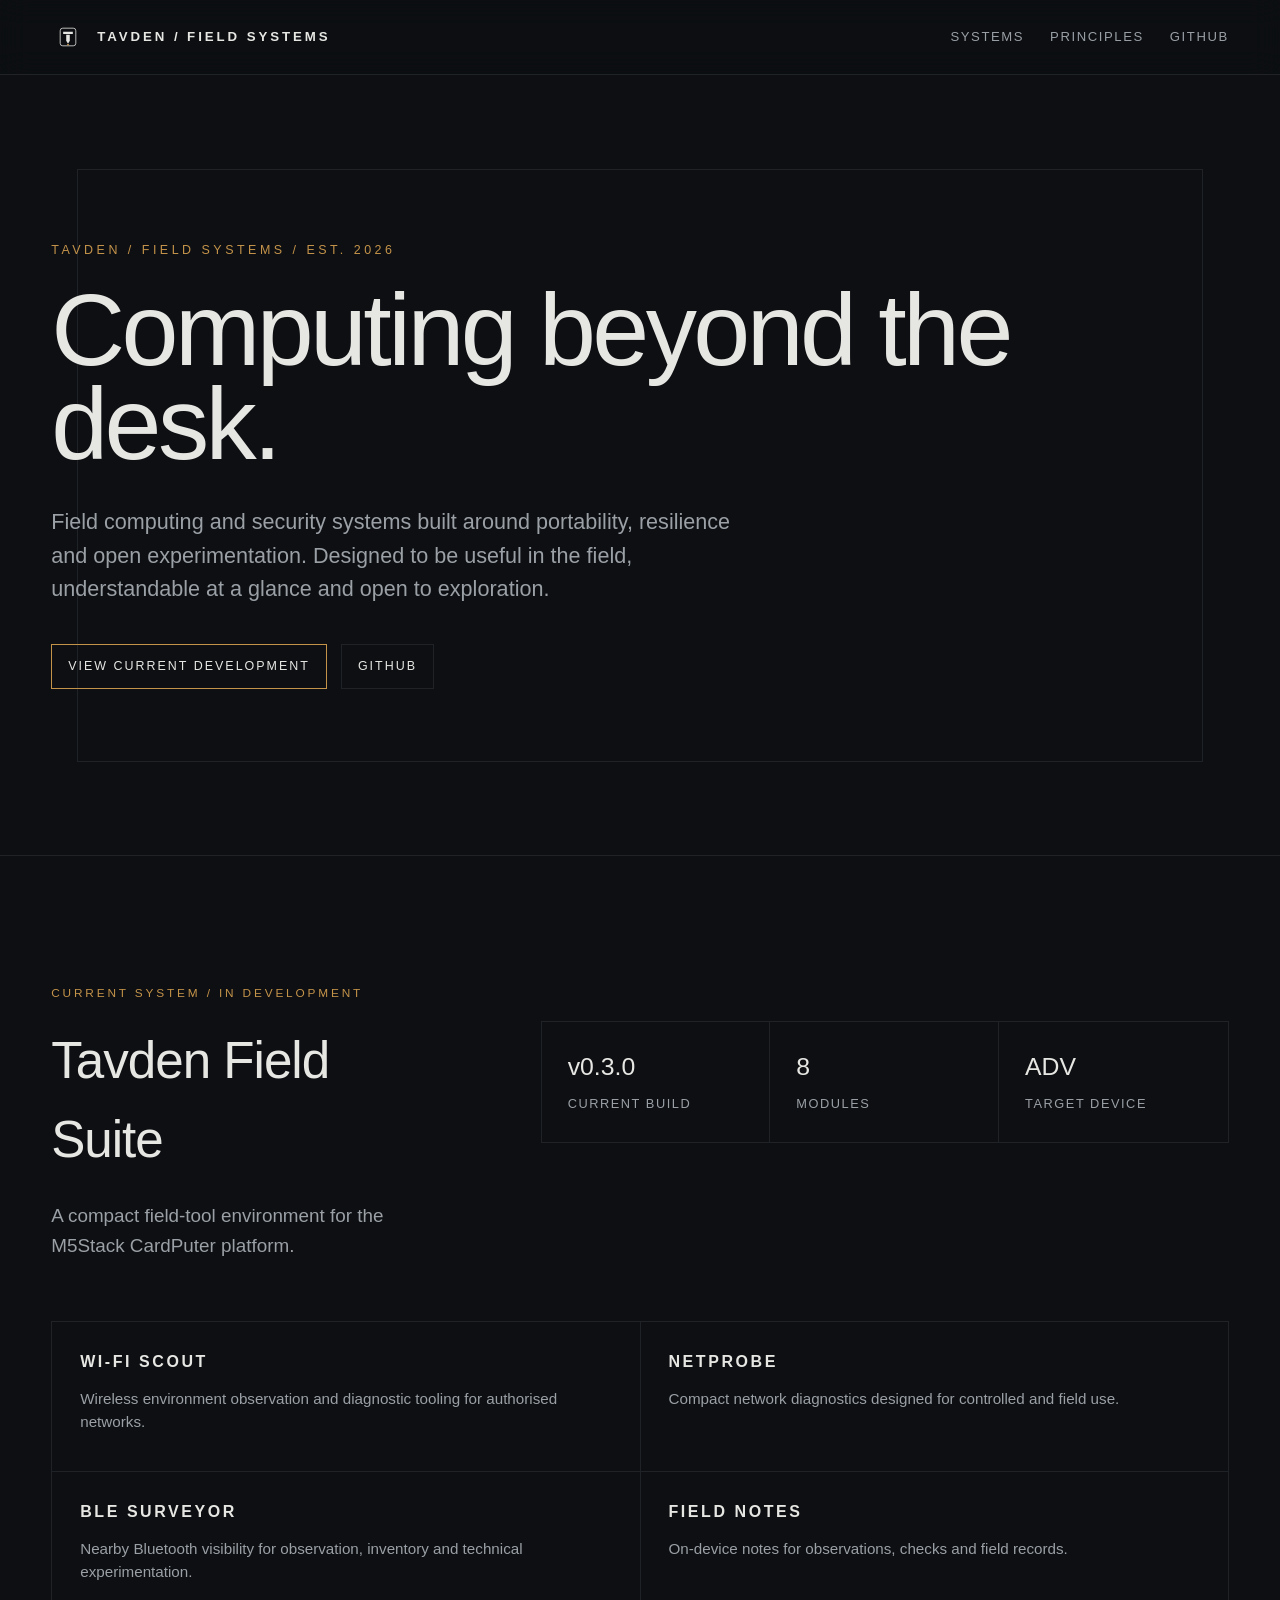
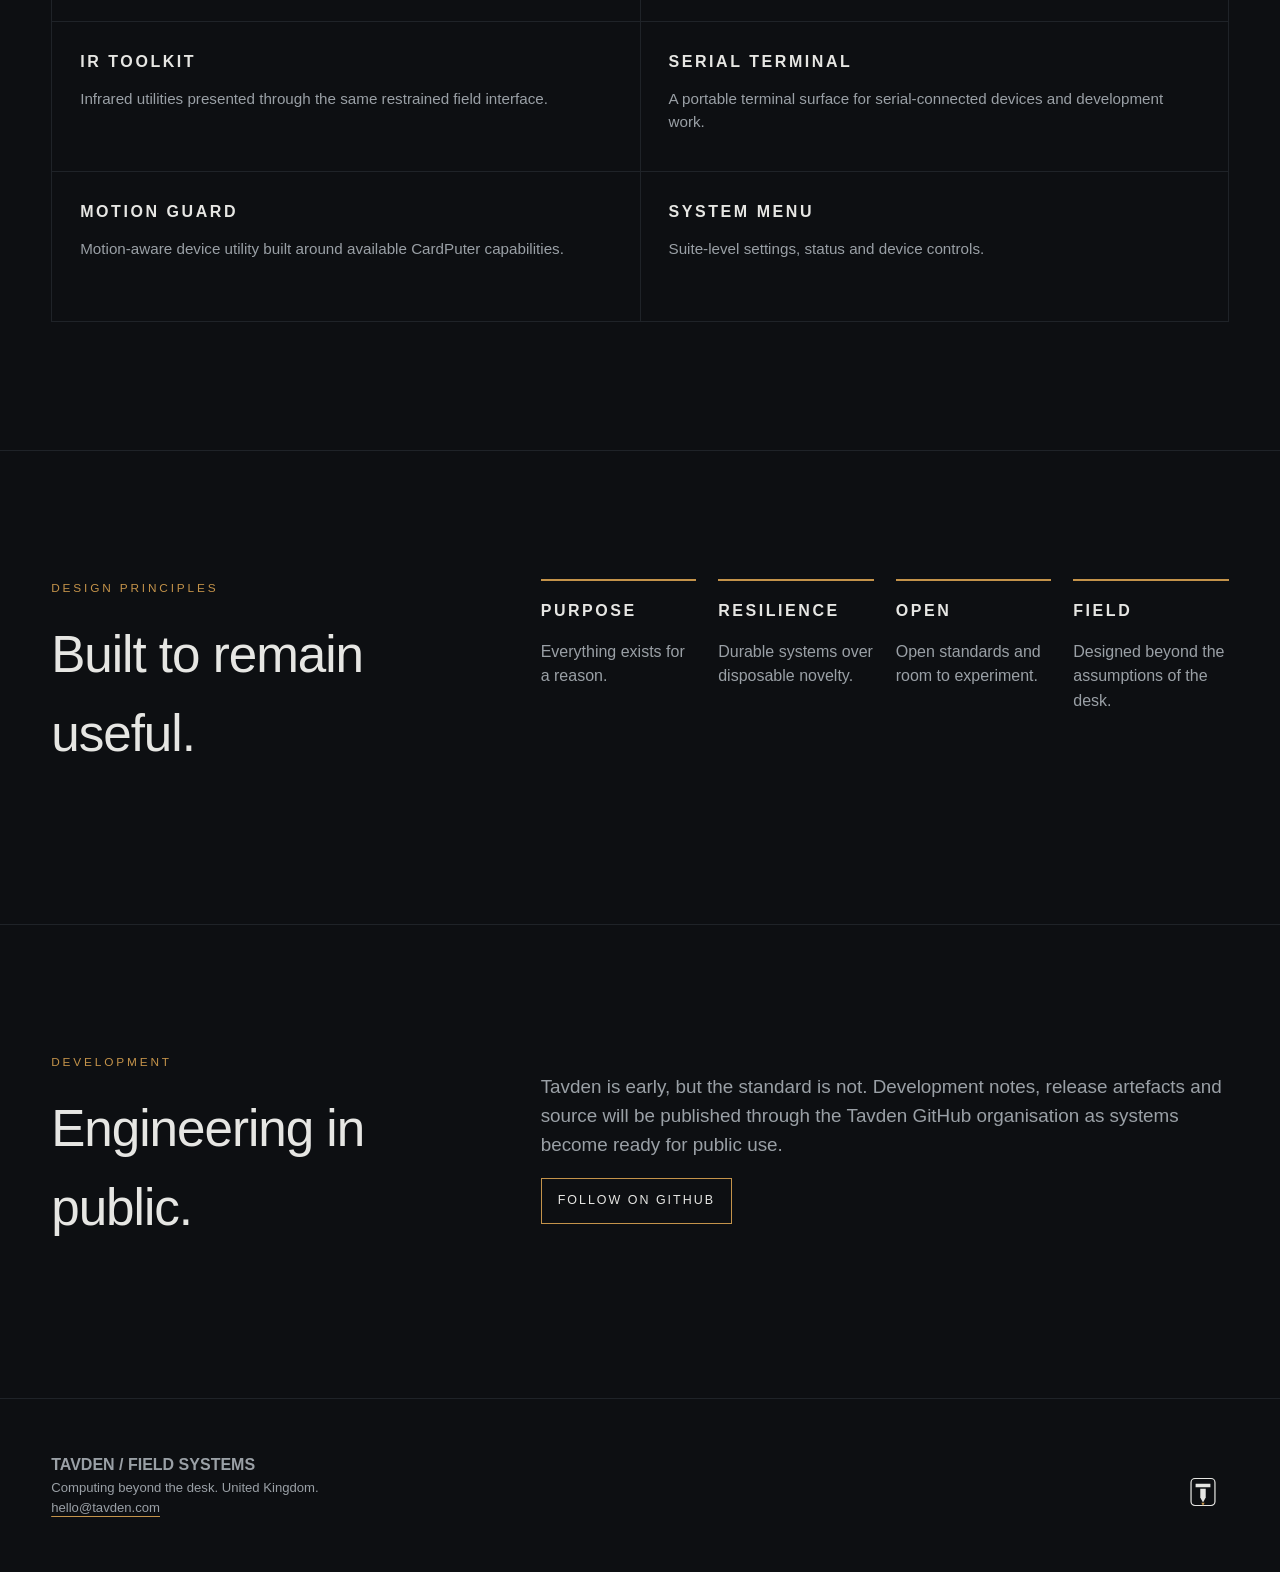
==== index.html @ 38b8005b "Launch Tavden website" ====
<!doctype html>
<html lang="en-GB">
<head>
  <meta charset="utf-8">
  <meta name="viewport" content="width=device-width,initial-scale=1">
  <title>Tavden — Field Computing & Security Systems</title>
  <meta name="description" content="Tavden develops field computing and security systems built around portability, resilience and open experimentation.">
  <meta name="theme-color" content="#0D0F12">
  <link rel="canonical" href="https://tavden.com/">
  <link rel="icon" href="/assets/favicon.svg" type="image/svg+xml">
  <link rel="stylesheet" href="/css/site.css">
  <meta property="og:type" content="website">
  <meta property="og:title" content="Tavden — Computing beyond the desk">
  <meta property="og:description" content="Field computing and security systems built around portability, resilience and open experimentation.">
  <meta property="og:url" content="https://tavden.com/">
  <meta property="og:image" content="https://tavden.com/assets/og-tavden-1200x630.png">
  <meta name="twitter:card" content="summary_large_image">
  <script type="application/ld+json">{"@context":"https://schema.org","@type":"Organization","name":"Tavden","url":"https://tavden.com","email":"hello@tavden.com","sameAs":["https://github.com/Tavden"]}</script>
</head>
<body>
<header class="site-header">
  <div class="wrap nav">
    <a class="brand" href="/" aria-label="Tavden home"><img src="/assets/tavden-mark.svg" alt=""><span>TAVDEN / FIELD SYSTEMS</span></a>
    <nav class="nav-links" aria-label="Primary"><a href="#systems">Systems</a><a href="#principles">Principles</a><a href="https://github.com/Tavden">GitHub</a></nav>
  </div>
</header>
<main>
  <section class="hero">
    <div class="wrap hero-inner">
      <p class="eyebrow">Tavden / Field Systems / Est. 2026</p>
      <h1>Computing beyond the desk.</h1>
      <p class="hero-copy">Field computing and security systems built around portability, resilience and open experimentation. Designed to be useful in the field, understandable at a glance and open to exploration.</p>
      <div class="hero-actions"><a class="button primary" href="#systems">View current development</a><a class="button" href="https://github.com/Tavden">GitHub</a></div>
    </div>
  </section>

  <section class="section" id="systems">
    <div class="wrap">
      <p class="kicker">Current system / in development</p>
      <div class="section-grid">
        <div><h2>Tavden Field Suite</h2><p class="lede">A compact field-tool environment for the M5Stack CardPuter platform.</p></div>
        <div>
          <div class="status-row">
            <div class="status-cell"><strong>v0.3.0</strong><span>Current build</span></div>
            <div class="status-cell"><strong>8</strong><span>Modules</span></div>
            <div class="status-cell"><strong>ADV</strong><span>Target device</span></div>
          </div>
        </div>
      </div>
      <div class="module-grid" style="margin-top:42px">
        <article class="module"><h3>Wi-Fi Scout</h3><p>Wireless environment observation and diagnostic tooling for authorised networks.</p></article>
        <article class="module"><h3>NetProbe</h3><p>Compact network diagnostics designed for controlled and field use.</p></article>
        <article class="module"><h3>BLE Surveyor</h3><p>Nearby Bluetooth visibility for observation, inventory and technical experimentation.</p></article>
        <article class="module"><h3>Field Notes</h3><p>On-device notes for observations, checks and field records.</p></article>
        <article class="module"><h3>IR Toolkit</h3><p>Infrared utilities presented through the same restrained field interface.</p></article>
        <article class="module"><h3>Serial Terminal</h3><p>A portable terminal surface for serial-connected devices and development work.</p></article>
        <article class="module"><h3>Motion Guard</h3><p>Motion-aware device utility built around available CardPuter capabilities.</p></article>
        <article class="module"><h3>System Menu</h3><p>Suite-level settings, status and device controls.</p></article>
      </div>
    </div>
  </section>

  <section class="section" id="principles">
    <div class="wrap section-grid">
      <div><p class="kicker">Design principles</p><h2>Built to remain useful.</h2></div>
      <div class="principles">
        <div class="principle"><h3>Purpose</h3><p>Everything exists for a reason.</p></div>
        <div class="principle"><h3>Resilience</h3><p>Durable systems over disposable novelty.</p></div>
        <div class="principle"><h3>Open</h3><p>Open standards and room to experiment.</p></div>
        <div class="principle"><h3>Field</h3><p>Designed beyond the assumptions of the desk.</p></div>
      </div>
    </div>
  </section>

  <section class="section">
    <div class="wrap section-grid">
      <div><p class="kicker">Development</p><h2>Engineering in public.</h2></div>
      <div><p class="lede">Tavden is early, but the standard is not. Development notes, release artefacts and source will be published through the Tavden GitHub organisation as systems become ready for public use.</p><p><a class="button primary" href="https://github.com/Tavden">Follow on GitHub</a></p></div>
    </div>
  </section>
</main>
<footer class="footer">
  <div class="wrap footer-grid">
    <div><p><strong>TAVDEN / FIELD SYSTEMS</strong></p><p class="small">Computing beyond the desk. United Kingdom.</p><p class="small"><a href="mailto:hello@tavden.com">hello@tavden.com</a></p></div>
    <img class="footer-mark" src="/assets/tavden-mark.svg" alt="Tavden mark">
  </div>
</footer>
</body>
</html>
---- css/site.css ----
:root {
  --graphite:#0D0F12; --slate:#1F2328; --paper:#E6E6E3; --amber:#C4934A; --muted:#9AA0A6;
  --max:1180px; --pad:clamp(20px,4vw,56px);
}
*{box-sizing:border-box}
html{scroll-behavior:smooth;background:var(--graphite)}
body{margin:0;background:var(--graphite);color:var(--paper);font-family:Arial,Helvetica,system-ui,sans-serif;line-height:1.55;-webkit-font-smoothing:antialiased}
a{color:inherit;text-decoration-color:var(--amber);text-underline-offset:4px}
a:hover{color:var(--amber)}
img{max-width:100%;display:block}
.wrap{width:min(var(--max),calc(100% - var(--pad)*2));margin-inline:auto}
.site-header{position:sticky;top:0;z-index:20;background:color-mix(in srgb,var(--graphite) 92%,transparent);backdrop-filter:blur(14px);border-bottom:1px solid var(--slate)}
.nav{min-height:74px;display:flex;align-items:center;justify-content:space-between;gap:24px}
.brand{display:flex;align-items:center;gap:12px;text-decoration:none}
.brand img{width:34px;height:34px}
.brand span{font-size:.83rem;letter-spacing:.22em;font-weight:700}
.nav-links{display:flex;gap:26px;align-items:center;font-size:.82rem;letter-spacing:.12em;text-transform:uppercase}
.nav-links a{text-decoration:none;color:var(--muted)} .nav-links a:hover{color:var(--paper)}
.hero{min-height:76vh;display:grid;align-items:center;border-bottom:1px solid var(--slate);position:relative;overflow:hidden}
.hero:after{content:"";position:absolute;inset:12% 6%;border:1px solid var(--slate);pointer-events:none}
.hero-inner{position:relative;z-index:1;padding-block:clamp(90px,13vw,170px)}
.eyebrow{margin:0 0 22px;color:var(--amber);font-size:.78rem;letter-spacing:.28em;text-transform:uppercase}
h1{font-size:clamp(3rem,8vw,7.4rem);font-weight:500;line-height:.92;letter-spacing:-.035em;margin:0;max-width:1000px}
.hero-copy{margin:34px 0 0;max-width:700px;font-size:clamp(1.05rem,2vw,1.35rem);color:var(--muted)}
.hero-actions{margin-top:38px;display:flex;flex-wrap:wrap;gap:14px}
.button{display:inline-block;padding:12px 16px;border:1px solid var(--slate);text-decoration:none;font-size:.78rem;letter-spacing:.16em;text-transform:uppercase} .button.primary{border-color:var(--amber);color:var(--paper)}
.section{padding-block:clamp(80px,10vw,140px);border-bottom:1px solid var(--slate)}
.section-grid{display:grid;grid-template-columns:minmax(0,.72fr) minmax(0,1.28fr);gap:clamp(40px,8vw,110px)}
h2{font-size:clamp(2rem,4vw,3.8rem);font-weight:500;letter-spacing:-.02em;margin:0 0 22px} h3{font-size:1rem;letter-spacing:.16em;text-transform:uppercase;margin:0 0 12px}
.lede{font-size:1.18rem;color:var(--muted);max-width:760px}
.kicker{font-size:.74rem;letter-spacing:.24em;text-transform:uppercase;color:var(--amber);margin:0 0 18px}
.module-grid{display:grid;grid-template-columns:repeat(2,minmax(0,1fr));border-top:1px solid var(--slate);border-left:1px solid var(--slate)}
.module{padding:28px;border-right:1px solid var(--slate);border-bottom:1px solid var(--slate);min-height:150px}
.module p{color:var(--muted);margin:0;font-size:.95rem}
.status-row{display:grid;grid-template-columns:repeat(3,minmax(0,1fr));border:1px solid var(--slate)}
.status-cell{padding:26px;border-right:1px solid var(--slate)} .status-cell:last-child{border-right:0} .status-cell strong{display:block;font-size:1.55rem;font-weight:500;margin-bottom:5px} .status-cell span{color:var(--muted);font-size:.8rem;letter-spacing:.12em;text-transform:uppercase}
.principles{display:grid;grid-template-columns:repeat(4,minmax(0,1fr));gap:22px} .principle{border-top:2px solid var(--amber);padding-top:18px} .principle p{color:var(--muted)}
.footer{padding-block:54px} .footer-grid{display:flex;justify-content:space-between;gap:30px;align-items:flex-end} .footer p{color:var(--muted);margin:0} .footer-mark{width:52px;height:52px}
.small{font-size:.82rem}
@media(max-width:800px){.nav-links{display:none}.section-grid{grid-template-columns:1fr}.module-grid{grid-template-columns:1fr}.status-row{grid-template-columns:1fr}.status-cell{border-right:0;border-bottom:1px solid var(--slate)}.status-cell:last-child{border-bottom:0}.principles{grid-template-columns:1fr 1fr}.footer-grid{align-items:flex-start;flex-direction:column}.hero:after{inset:5% 14px}}
@media(max-width:520px){.principles{grid-template-columns:1fr}}
@media(prefers-reduced-motion:reduce){html{scroll-behavior:auto}}
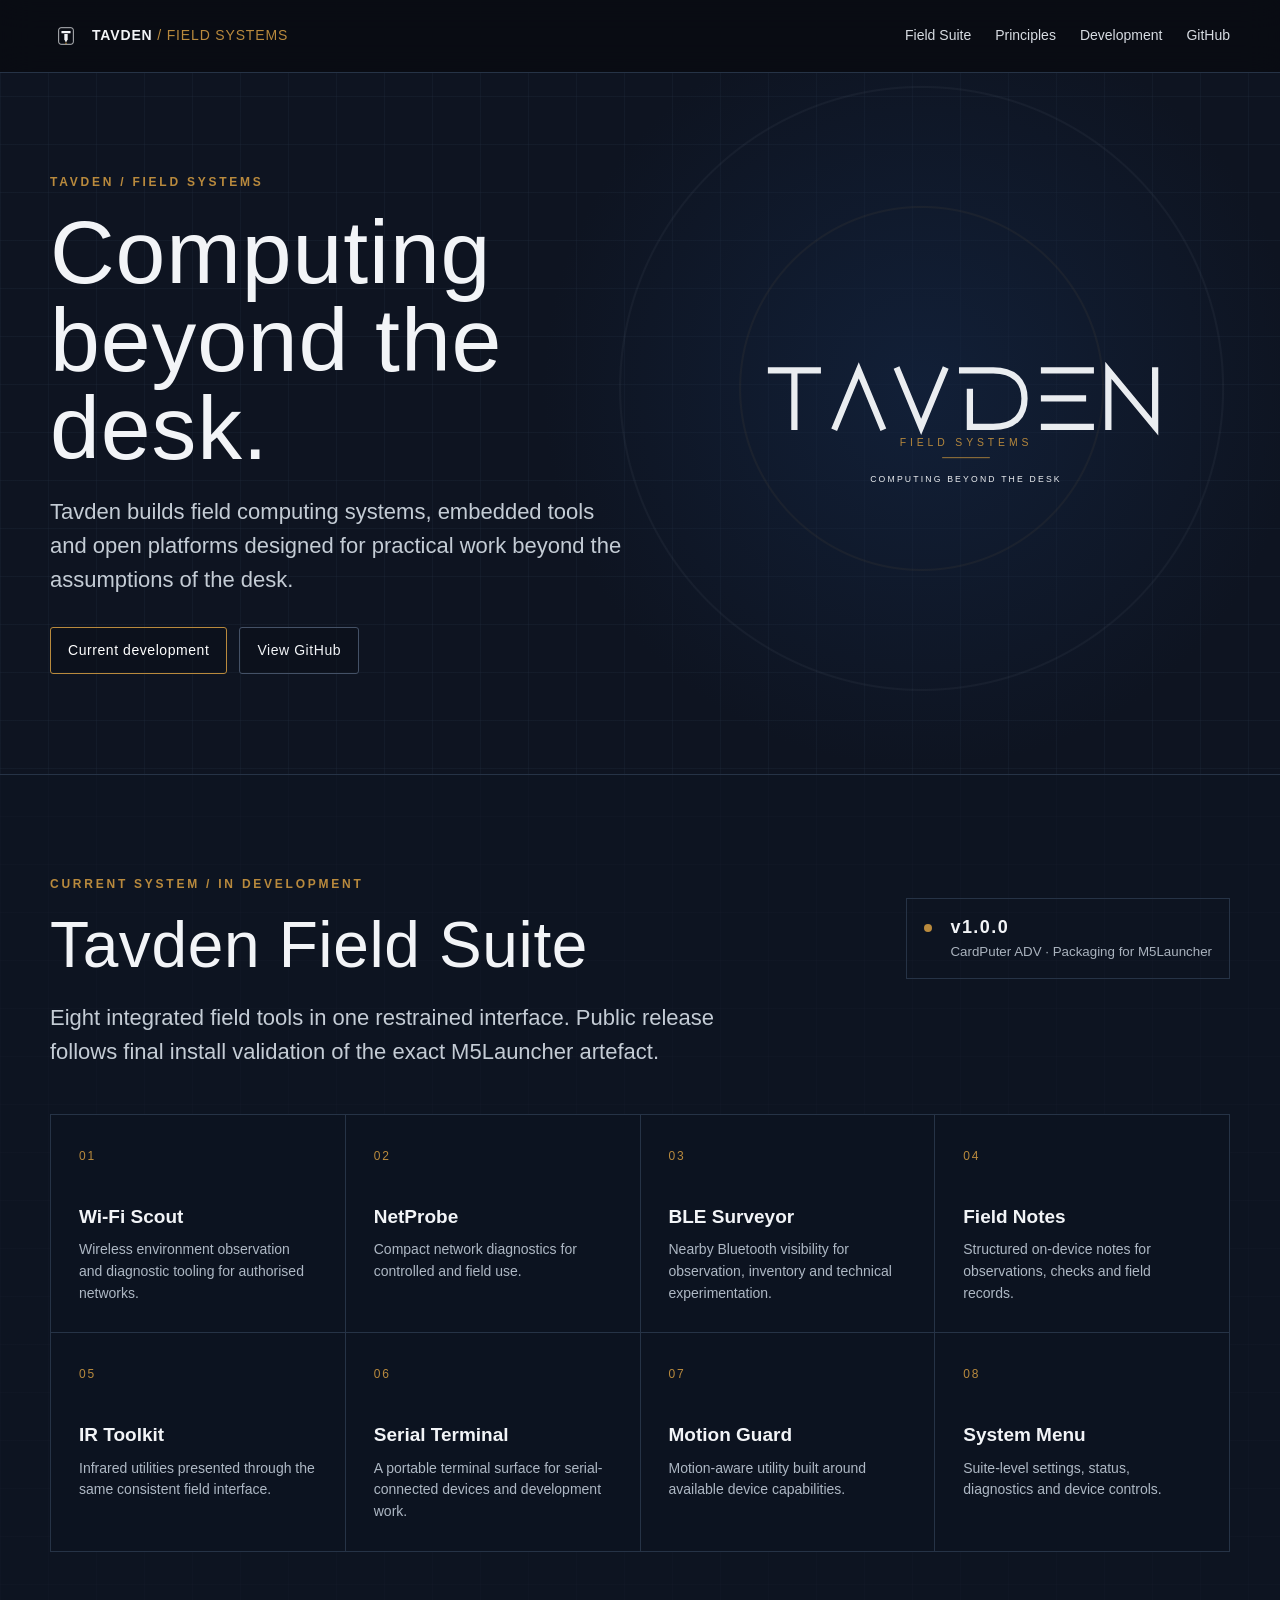
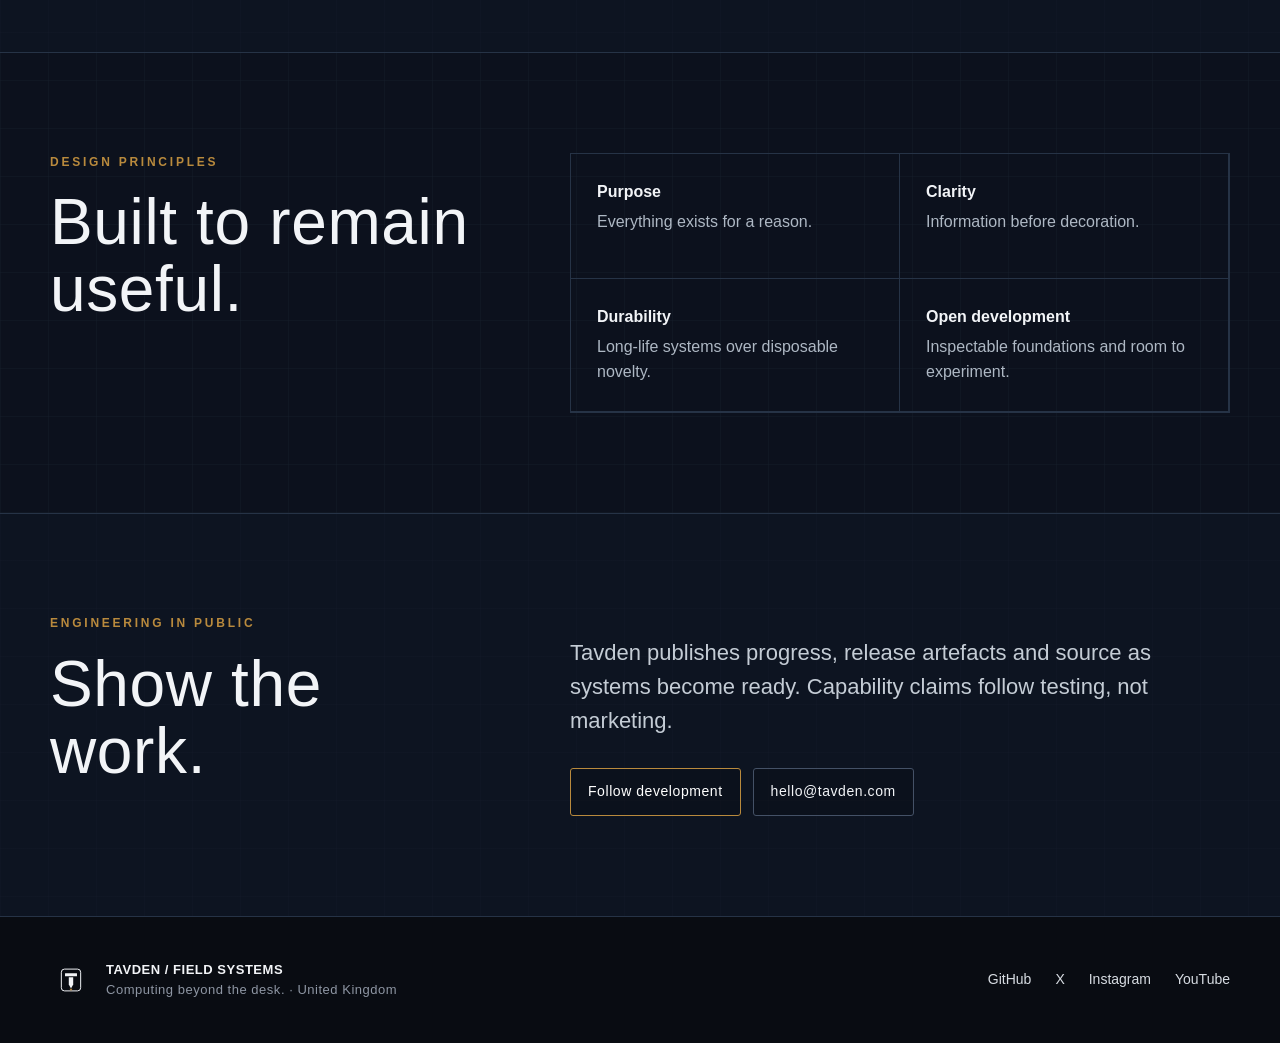
==== commit d3f49e17: "Deploy Tavden 2026 brand system and Field Suite v1.0.0 site" ====
--- a/index.html
+++ b/index.html
@@ -3,87 +3,58 @@
 <head>
   <meta charset="utf-8">
   <meta name="viewport" content="width=device-width,initial-scale=1">
-  <title>Tavden — Field Computing & Security Systems</title>
-  <meta name="description" content="Tavden develops field computing and security systems built around portability, resilience and open experimentation.">
-  <meta name="theme-color" content="#0D0F12">
+  <title>Tavden - Field Systems</title>
+  <meta name="description" content="Tavden builds field computing systems, embedded tools and open platforms for computing beyond the desk.">
+  <meta name="theme-color" content="#0E1421">
   <link rel="canonical" href="https://tavden.com/">
   <link rel="icon" href="/assets/favicon.svg" type="image/svg+xml">
   <link rel="stylesheet" href="/css/site.css">
   <meta property="og:type" content="website">
-  <meta property="og:title" content="Tavden — Computing beyond the desk">
-  <meta property="og:description" content="Field computing and security systems built around portability, resilience and open experimentation.">
+  <meta property="og:title" content="Tavden - Computing beyond the desk">
+  <meta property="og:description" content="Field computing systems, embedded tools and open development.">
   <meta property="og:url" content="https://tavden.com/">
   <meta property="og:image" content="https://tavden.com/assets/og-tavden-1200x630.png">
   <meta name="twitter:card" content="summary_large_image">
-  <script type="application/ld+json">{"@context":"https://schema.org","@type":"Organization","name":"Tavden","url":"https://tavden.com","email":"hello@tavden.com","sameAs":["https://github.com/Tavden"]}</script>
+  <meta name="twitter:site" content="@TavdenHQ">
+  <script type="application/ld+json">{"@context":"https://schema.org","@type":"Organization","name":"Tavden","url":"https://tavden.com","email":"hello@tavden.com","founder":{"@type":"Person","name":"James Murphy"},"sameAs":["https://github.com/tavden","https://x.com/TavdenHQ","https://www.instagram.com/tavdenhq/","https://www.youtube.com/@TavdenHQ"]}</script>
 </head>
 <body>
-<header class="site-header">
-  <div class="wrap nav">
-    <a class="brand" href="/" aria-label="Tavden home"><img src="/assets/tavden-mark.svg" alt=""><span>TAVDEN / FIELD SYSTEMS</span></a>
-    <nav class="nav-links" aria-label="Primary"><a href="#systems">Systems</a><a href="#principles">Principles</a><a href="https://github.com/Tavden">GitHub</a></nav>
-  </div>
-</header>
-<main>
-  <section class="hero">
-    <div class="wrap hero-inner">
-      <p class="eyebrow">Tavden / Field Systems / Est. 2026</p>
-      <h1>Computing beyond the desk.</h1>
-      <p class="hero-copy">Field computing and security systems built around portability, resilience and open experimentation. Designed to be useful in the field, understandable at a glance and open to exploration.</p>
-      <div class="hero-actions"><a class="button primary" href="#systems">View current development</a><a class="button" href="https://github.com/Tavden">GitHub</a></div>
-    </div>
-  </section>
+<a class="skip" href="#main">Skip to content</a>
+<header class="site-header"><div class="wrap nav">
+<a class="brand" href="/" aria-label="Tavden home"><img src="/assets/tavden-mark.svg" alt=""><span>TAVDEN <b>/ FIELD SYSTEMS</b></span></a>
+<nav aria-label="Primary"><a href="#field-suite">Field Suite</a><a href="#principles">Principles</a><a href="#development">Development</a><a href="https://github.com/tavden">GitHub</a></nav>
+</div></header>
+<main id="main">
+<section class="hero"><div class="wrap hero-grid"><div>
+<p class="kicker">TAVDEN / FIELD SYSTEMS</p>
+<h1>Computing beyond the desk.</h1>
+<p class="hero-copy">Tavden builds field computing systems, embedded tools and open platforms designed for practical work beyond the assumptions of the desk.</p>
+<div class="actions"><a class="btn primary" href="#field-suite">Current development</a><a class="btn" href="https://github.com/tavden">View GitHub</a></div>
+</div><div class="hero-lock" aria-hidden="true"><img src="/assets/tavden-lockup-tagline.svg" alt=""></div></div></section>
 
-  <section class="section" id="systems">
-    <div class="wrap">
-      <p class="kicker">Current system / in development</p>
-      <div class="section-grid">
-        <div><h2>Tavden Field Suite</h2><p class="lede">A compact field-tool environment for the M5Stack CardPuter platform.</p></div>
-        <div>
-          <div class="status-row">
-            <div class="status-cell"><strong>v0.3.0</strong><span>Current build</span></div>
-            <div class="status-cell"><strong>8</strong><span>Modules</span></div>
-            <div class="status-cell"><strong>ADV</strong><span>Target device</span></div>
-          </div>
-        </div>
-      </div>
-      <div class="module-grid" style="margin-top:42px">
-        <article class="module"><h3>Wi-Fi Scout</h3><p>Wireless environment observation and diagnostic tooling for authorised networks.</p></article>
-        <article class="module"><h3>NetProbe</h3><p>Compact network diagnostics designed for controlled and field use.</p></article>
-        <article class="module"><h3>BLE Surveyor</h3><p>Nearby Bluetooth visibility for observation, inventory and technical experimentation.</p></article>
-        <article class="module"><h3>Field Notes</h3><p>On-device notes for observations, checks and field records.</p></article>
-        <article class="module"><h3>IR Toolkit</h3><p>Infrared utilities presented through the same restrained field interface.</p></article>
-        <article class="module"><h3>Serial Terminal</h3><p>A portable terminal surface for serial-connected devices and development work.</p></article>
-        <article class="module"><h3>Motion Guard</h3><p>Motion-aware device utility built around available CardPuter capabilities.</p></article>
-        <article class="module"><h3>System Menu</h3><p>Suite-level settings, status and device controls.</p></article>
-      </div>
-    </div>
-  </section>
+<section class="section" id="field-suite"><div class="wrap">
+<div class="section-head"><div><p class="kicker">CURRENT SYSTEM / IN DEVELOPMENT</p><h2>Tavden Field Suite</h2></div><div class="status"><span class="signal"></span><strong>v1.0.0</strong><small>CardPuter ADV · Packaging for M5Launcher</small></div></div>
+<p class="lede">Eight integrated field tools in one restrained interface. Public release follows final install validation of the exact M5Launcher artefact.</p>
+<div class="modules">
+<article><span>01</span><h3>Wi-Fi Scout</h3><p>Wireless environment observation and diagnostic tooling for authorised networks.</p></article>
+<article><span>02</span><h3>NetProbe</h3><p>Compact network diagnostics for controlled and field use.</p></article>
+<article><span>03</span><h3>BLE Surveyor</h3><p>Nearby Bluetooth visibility for observation, inventory and technical experimentation.</p></article>
+<article><span>04</span><h3>Field Notes</h3><p>Structured on-device notes for observations, checks and field records.</p></article>
+<article><span>05</span><h3>IR Toolkit</h3><p>Infrared utilities presented through the same consistent field interface.</p></article>
+<article><span>06</span><h3>Serial Terminal</h3><p>A portable terminal surface for serial-connected devices and development work.</p></article>
+<article><span>07</span><h3>Motion Guard</h3><p>Motion-aware utility built around available device capabilities.</p></article>
+<article><span>08</span><h3>System Menu</h3><p>Suite-level settings, status, diagnostics and device controls.</p></article>
+</div>
+</div></section>
 
-  <section class="section" id="principles">
-    <div class="wrap section-grid">
-      <div><p class="kicker">Design principles</p><h2>Built to remain useful.</h2></div>
-      <div class="principles">
-        <div class="principle"><h3>Purpose</h3><p>Everything exists for a reason.</p></div>
-        <div class="principle"><h3>Resilience</h3><p>Durable systems over disposable novelty.</p></div>
-        <div class="principle"><h3>Open</h3><p>Open standards and room to experiment.</p></div>
-        <div class="principle"><h3>Field</h3><p>Designed beyond the assumptions of the desk.</p></div>
-      </div>
-    </div>
-  </section>
+<section class="section split" id="principles"><div class="wrap two"><div><p class="kicker">DESIGN PRINCIPLES</p><h2>Built to remain useful.</h2></div><div class="principles">
+<div><strong>Purpose</strong><span>Everything exists for a reason.</span></div>
+<div><strong>Clarity</strong><span>Information before decoration.</span></div>
+<div><strong>Durability</strong><span>Long-life systems over disposable novelty.</span></div>
+<div><strong>Open development</strong><span>Inspectable foundations and room to experiment.</span></div>
+</div></div></section>
 
-  <section class="section">
-    <div class="wrap section-grid">
-      <div><p class="kicker">Development</p><h2>Engineering in public.</h2></div>
-      <div><p class="lede">Tavden is early, but the standard is not. Development notes, release artefacts and source will be published through the Tavden GitHub organisation as systems become ready for public use.</p><p><a class="button primary" href="https://github.com/Tavden">Follow on GitHub</a></p></div>
-    </div>
-  </section>
+<section class="section" id="development"><div class="wrap two"><div><p class="kicker">ENGINEERING IN PUBLIC</p><h2>Show the work.</h2></div><div><p class="lede">Tavden publishes progress, release artefacts and source as systems become ready. Capability claims follow testing, not marketing.</p><div class="actions"><a class="btn primary" href="https://github.com/tavden">Follow development</a><a class="btn" href="mailto:hello@tavden.com">hello@tavden.com</a></div></div></div></section>
 </main>
-<footer class="footer">
-  <div class="wrap footer-grid">
-    <div><p><strong>TAVDEN / FIELD SYSTEMS</strong></p><p class="small">Computing beyond the desk. United Kingdom.</p><p class="small"><a href="mailto:hello@tavden.com">hello@tavden.com</a></p></div>
-    <img class="footer-mark" src="/assets/tavden-mark.svg" alt="Tavden mark">
-  </div>
-</footer>
-</body>
-</html>
+<footer><div class="wrap footer-grid"><div><img src="/assets/tavden-mark.svg" alt="Tavden mark"><p><strong>TAVDEN / FIELD SYSTEMS</strong><br><span>Computing beyond the desk. · United Kingdom</span></p></div><nav aria-label="Social links"><a href="https://github.com/tavden">GitHub</a><a href="https://x.com/TavdenHQ">X</a><a href="https://www.instagram.com/tavdenhq/">Instagram</a><a href="https://www.youtube.com/@TavdenHQ">YouTube</a></nav></div></footer>
+</body></html>
--- a/css/site.css
+++ b/css/site.css
@@ -1,42 +1 @@
-:root {
-  --graphite:#0D0F12; --slate:#1F2328; --paper:#E6E6E3; --amber:#C4934A; --muted:#9AA0A6;
-  --max:1180px; --pad:clamp(20px,4vw,56px);
-}
-*{box-sizing:border-box}
-html{scroll-behavior:smooth;background:var(--graphite)}
-body{margin:0;background:var(--graphite);color:var(--paper);font-family:Arial,Helvetica,system-ui,sans-serif;line-height:1.55;-webkit-font-smoothing:antialiased}
-a{color:inherit;text-decoration-color:var(--amber);text-underline-offset:4px}
-a:hover{color:var(--amber)}
-img{max-width:100%;display:block}
-.wrap{width:min(var(--max),calc(100% - var(--pad)*2));margin-inline:auto}
-.site-header{position:sticky;top:0;z-index:20;background:color-mix(in srgb,var(--graphite) 92%,transparent);backdrop-filter:blur(14px);border-bottom:1px solid var(--slate)}
-.nav{min-height:74px;display:flex;align-items:center;justify-content:space-between;gap:24px}
-.brand{display:flex;align-items:center;gap:12px;text-decoration:none}
-.brand img{width:34px;height:34px}
-.brand span{font-size:.83rem;letter-spacing:.22em;font-weight:700}
-.nav-links{display:flex;gap:26px;align-items:center;font-size:.82rem;letter-spacing:.12em;text-transform:uppercase}
-.nav-links a{text-decoration:none;color:var(--muted)} .nav-links a:hover{color:var(--paper)}
-.hero{min-height:76vh;display:grid;align-items:center;border-bottom:1px solid var(--slate);position:relative;overflow:hidden}
-.hero:after{content:"";position:absolute;inset:12% 6%;border:1px solid var(--slate);pointer-events:none}
-.hero-inner{position:relative;z-index:1;padding-block:clamp(90px,13vw,170px)}
-.eyebrow{margin:0 0 22px;color:var(--amber);font-size:.78rem;letter-spacing:.28em;text-transform:uppercase}
-h1{font-size:clamp(3rem,8vw,7.4rem);font-weight:500;line-height:.92;letter-spacing:-.035em;margin:0;max-width:1000px}
-.hero-copy{margin:34px 0 0;max-width:700px;font-size:clamp(1.05rem,2vw,1.35rem);color:var(--muted)}
-.hero-actions{margin-top:38px;display:flex;flex-wrap:wrap;gap:14px}
-.button{display:inline-block;padding:12px 16px;border:1px solid var(--slate);text-decoration:none;font-size:.78rem;letter-spacing:.16em;text-transform:uppercase} .button.primary{border-color:var(--amber);color:var(--paper)}
-.section{padding-block:clamp(80px,10vw,140px);border-bottom:1px solid var(--slate)}
-.section-grid{display:grid;grid-template-columns:minmax(0,.72fr) minmax(0,1.28fr);gap:clamp(40px,8vw,110px)}
-h2{font-size:clamp(2rem,4vw,3.8rem);font-weight:500;letter-spacing:-.02em;margin:0 0 22px} h3{font-size:1rem;letter-spacing:.16em;text-transform:uppercase;margin:0 0 12px}
-.lede{font-size:1.18rem;color:var(--muted);max-width:760px}
-.kicker{font-size:.74rem;letter-spacing:.24em;text-transform:uppercase;color:var(--amber);margin:0 0 18px}
-.module-grid{display:grid;grid-template-columns:repeat(2,minmax(0,1fr));border-top:1px solid var(--slate);border-left:1px solid var(--slate)}
-.module{padding:28px;border-right:1px solid var(--slate);border-bottom:1px solid var(--slate);min-height:150px}
-.module p{color:var(--muted);margin:0;font-size:.95rem}
-.status-row{display:grid;grid-template-columns:repeat(3,minmax(0,1fr));border:1px solid var(--slate)}
-.status-cell{padding:26px;border-right:1px solid var(--slate)} .status-cell:last-child{border-right:0} .status-cell strong{display:block;font-size:1.55rem;font-weight:500;margin-bottom:5px} .status-cell span{color:var(--muted);font-size:.8rem;letter-spacing:.12em;text-transform:uppercase}
-.principles{display:grid;grid-template-columns:repeat(4,minmax(0,1fr));gap:22px} .principle{border-top:2px solid var(--amber);padding-top:18px} .principle p{color:var(--muted)}
-.footer{padding-block:54px} .footer-grid{display:flex;justify-content:space-between;gap:30px;align-items:flex-end} .footer p{color:var(--muted);margin:0} .footer-mark{width:52px;height:52px}
-.small{font-size:.82rem}
-@media(max-width:800px){.nav-links{display:none}.section-grid{grid-template-columns:1fr}.module-grid{grid-template-columns:1fr}.status-row{grid-template-columns:1fr}.status-cell{border-right:0;border-bottom:1px solid var(--slate)}.status-cell:last-child{border-bottom:0}.principles{grid-template-columns:1fr 1fr}.footer-grid{align-items:flex-start;flex-direction:column}.hero:after{inset:5% 14px}}
-@media(max-width:520px){.principles{grid-template-columns:1fr}}
-@media(prefers-reduced-motion:reduce){html{scroll-behavior:auto}}
+:root{--obsidian:#090C12;--midnight:#0E1421;--blueprint:#132440;--line:#263346;--mist:#F2F4F7;--steel:#8E96A3;--gold:#B98A3D;--brass:#CDA15A;--max:1180px}*{box-sizing:border-box}html{scroll-behavior:smooth}body{margin:0;background:var(--midnight);color:var(--mist);font-family:Arial,Helvetica,system-ui,sans-serif;line-height:1.55;background-image:linear-gradient(rgba(38,51,70,.22) 1px,transparent 1px),linear-gradient(90deg,rgba(38,51,70,.22) 1px,transparent 1px);background-size:48px 48px}a{color:inherit}.skip{position:absolute;left:-9999px}.skip:focus{left:16px;top:16px;background:var(--mist);color:var(--obsidian);padding:8px 12px;z-index:999}.wrap{width:min(calc(100% - 40px),var(--max));margin:auto}.site-header{position:sticky;top:0;z-index:50;background:rgba(9,12,18,.90);backdrop-filter:blur(16px);border-bottom:1px solid var(--line)}.nav{height:72px;display:flex;align-items:center;justify-content:space-between;gap:24px}.brand{display:flex;align-items:center;gap:10px;text-decoration:none;font-weight:700;letter-spacing:.06em;font-size:14px}.brand img{width:32px;height:32px}.brand b{font-weight:400;color:var(--gold)}nav{display:flex;gap:24px}nav a{text-decoration:none;color:#d7dce2;font-size:14px}nav a:hover,nav a:focus{color:var(--gold)}.hero{min-height:78vh;display:grid;align-items:center;position:relative;overflow:hidden;border-bottom:1px solid var(--line)}.hero:before{content:"";position:absolute;inset:0;background:radial-gradient(circle at 72% 45%,rgba(19,36,64,.72),transparent 38%),radial-gradient(circle at 72% 45%,transparent 0 180px,rgba(185,138,61,.10) 181px 182px,transparent 183px 300px,rgba(142,150,163,.08) 301px 302px,transparent 303px)}.hero-grid{display:grid;grid-template-columns:1.05fr .95fr;gap:70px;align-items:center;position:relative}.kicker{color:var(--gold);letter-spacing:.23em;font-size:12px;font-weight:700;margin:0 0 18px}h1,h2{font-weight:400;letter-spacing:.01em;margin:0}h1{font-size:clamp(54px,7vw,94px);line-height:.98;max-width:820px}h2{font-size:clamp(40px,5vw,66px);line-height:1.05}.hero-copy,.lede{font-size:clamp(18px,2vw,22px);color:#c4ccd5;max-width:720px}.actions{display:flex;gap:12px;flex-wrap:wrap;margin-top:30px}.btn{border:1px solid #445166;border-radius:3px;padding:12px 17px;text-decoration:none;font-size:14px;letter-spacing:.04em;background:rgba(9,12,18,.35)}.btn.primary{border-color:var(--gold);color:#fff}.btn:hover{background:#172238}.hero-lock img{width:100%;max-width:520px;display:block;margin:auto;opacity:.97}.section{padding:100px 0;border-bottom:1px solid var(--line);background:rgba(9,12,18,.28)}.section:nth-child(even){background:rgba(14,20,33,.62)}.section-head{display:flex;align-items:end;justify-content:space-between;gap:30px}.status{min-width:280px;padding:15px 17px;border:1px solid var(--line);display:grid;grid-template-columns:16px auto;grid-template-rows:auto auto;column-gap:10px}.status .signal{width:8px;height:8px;background:var(--gold);border-radius:50%;align-self:center}.status strong{font-size:18px;letter-spacing:.08em}.status small{grid-column:2;color:#aab3be}.modules{display:grid;grid-template-columns:repeat(4,1fr);gap:1px;background:var(--line);border:1px solid var(--line);margin-top:45px}.modules article{background:#0c1320;padding:28px;min-height:210px}.modules span{color:var(--gold);font-size:12px;letter-spacing:.15em}.modules h3{font-size:19px;margin:34px 0 8px;font-weight:600}.modules p{margin:0;color:#aeb8c4;font-size:14px}.two{display:grid;grid-template-columns:.8fr 1.2fr;gap:80px;align-items:start}.principles{display:grid;grid-template-columns:1fr 1fr;border:1px solid var(--line)}.principles div{padding:26px;border-right:1px solid var(--line);border-bottom:1px solid var(--line);min-height:125px}.principles strong{display:block;font-size:16px;margin-bottom:6px}.principles span{color:#aeb8c4}footer{padding:42px 0;background:var(--obsidian)}.footer-grid{display:flex;justify-content:space-between;align-items:center;gap:30px}.footer-grid>div{display:flex;gap:14px;align-items:center}.footer-grid img{width:42px}footer p{margin:0;font-size:13px;letter-spacing:.04em}footer span{color:#8e96a3}@media(max-width:900px){.nav nav{display:none}.hero{min-height:auto;padding:110px 0 80px}.hero-grid,.two{grid-template-columns:1fr;gap:50px}.hero-lock{order:-1;max-width:420px}.section-head{align-items:start;flex-direction:column}.modules{grid-template-columns:1fr 1fr}.footer-grid{align-items:flex-start;flex-direction:column}}@media(max-width:560px){.wrap{width:min(calc(100% - 28px),var(--max))}h1{font-size:52px}.section{padding:72px 0}.modules,.principles{grid-template-columns:1fr}.modules article{min-height:auto}footer nav{flex-wrap:wrap;gap:14px}}@media(prefers-reduced-motion:reduce){html{scroll-behavior:auto}}
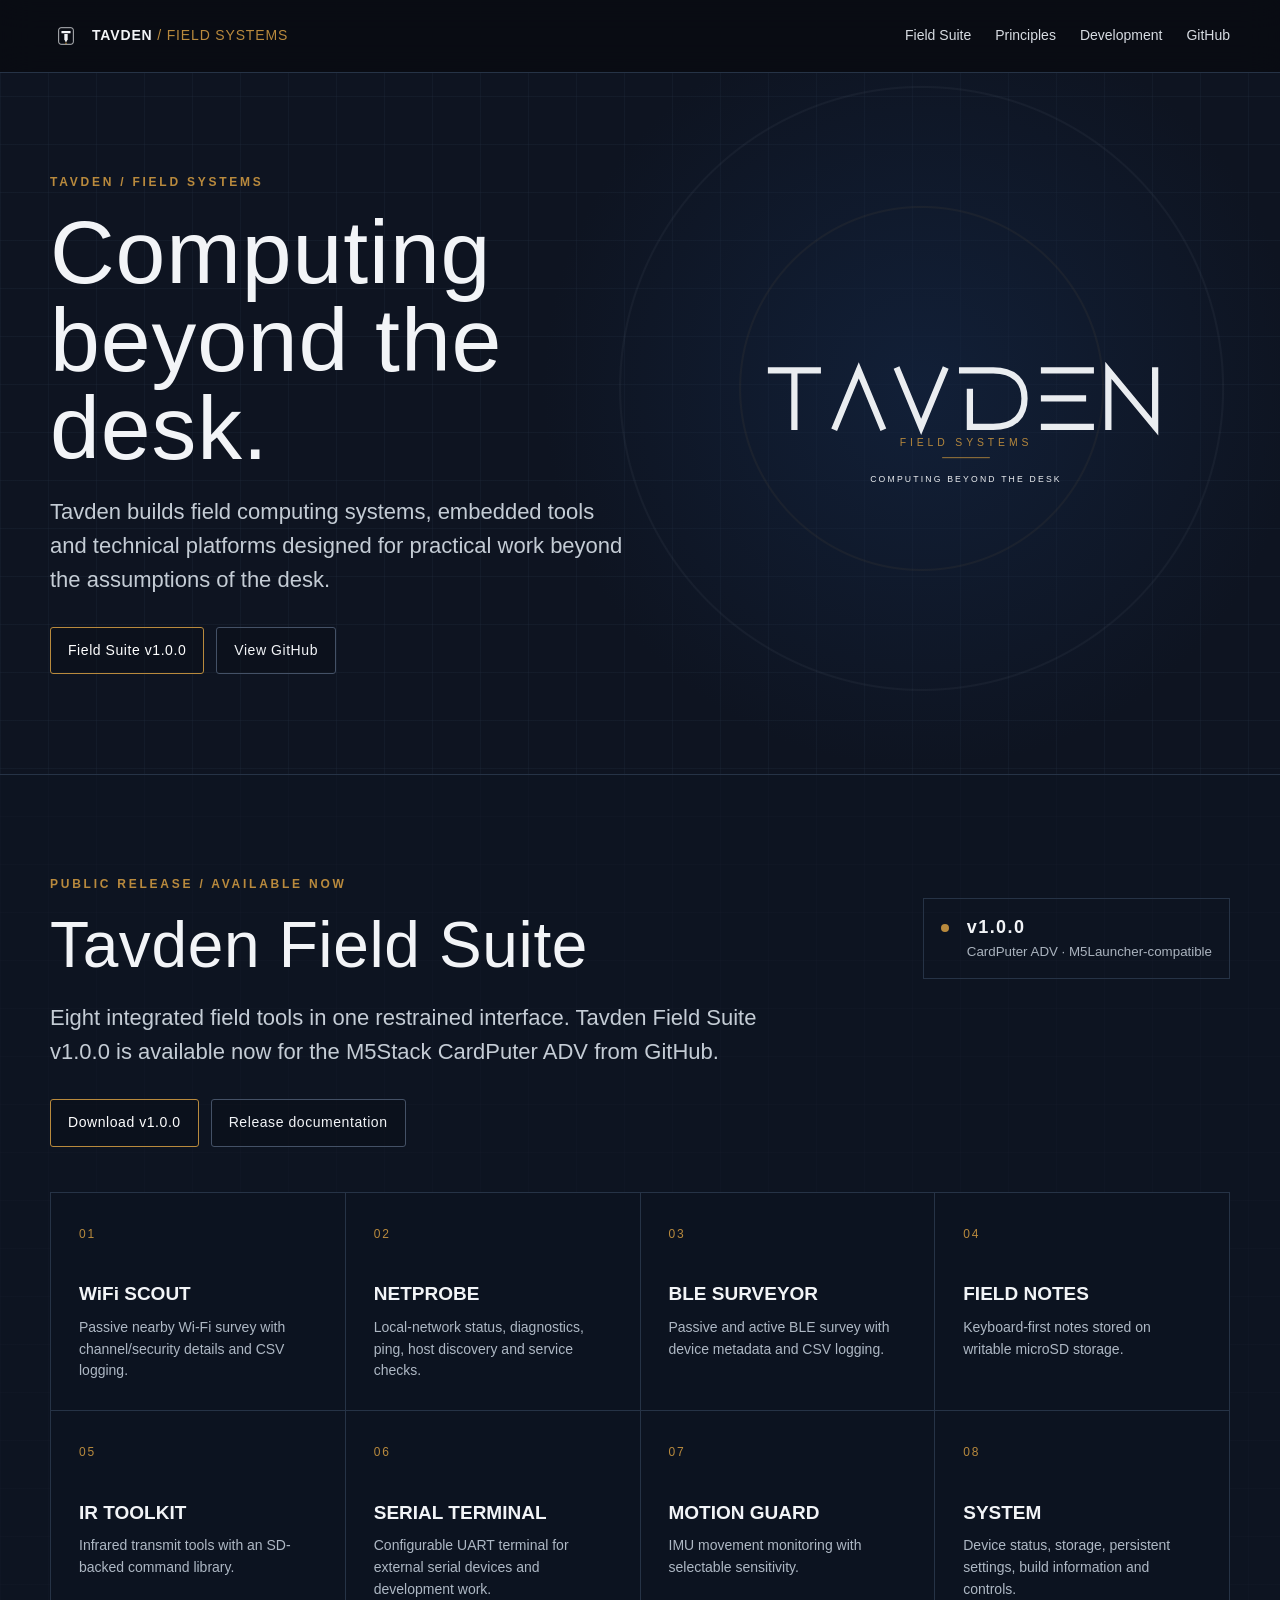
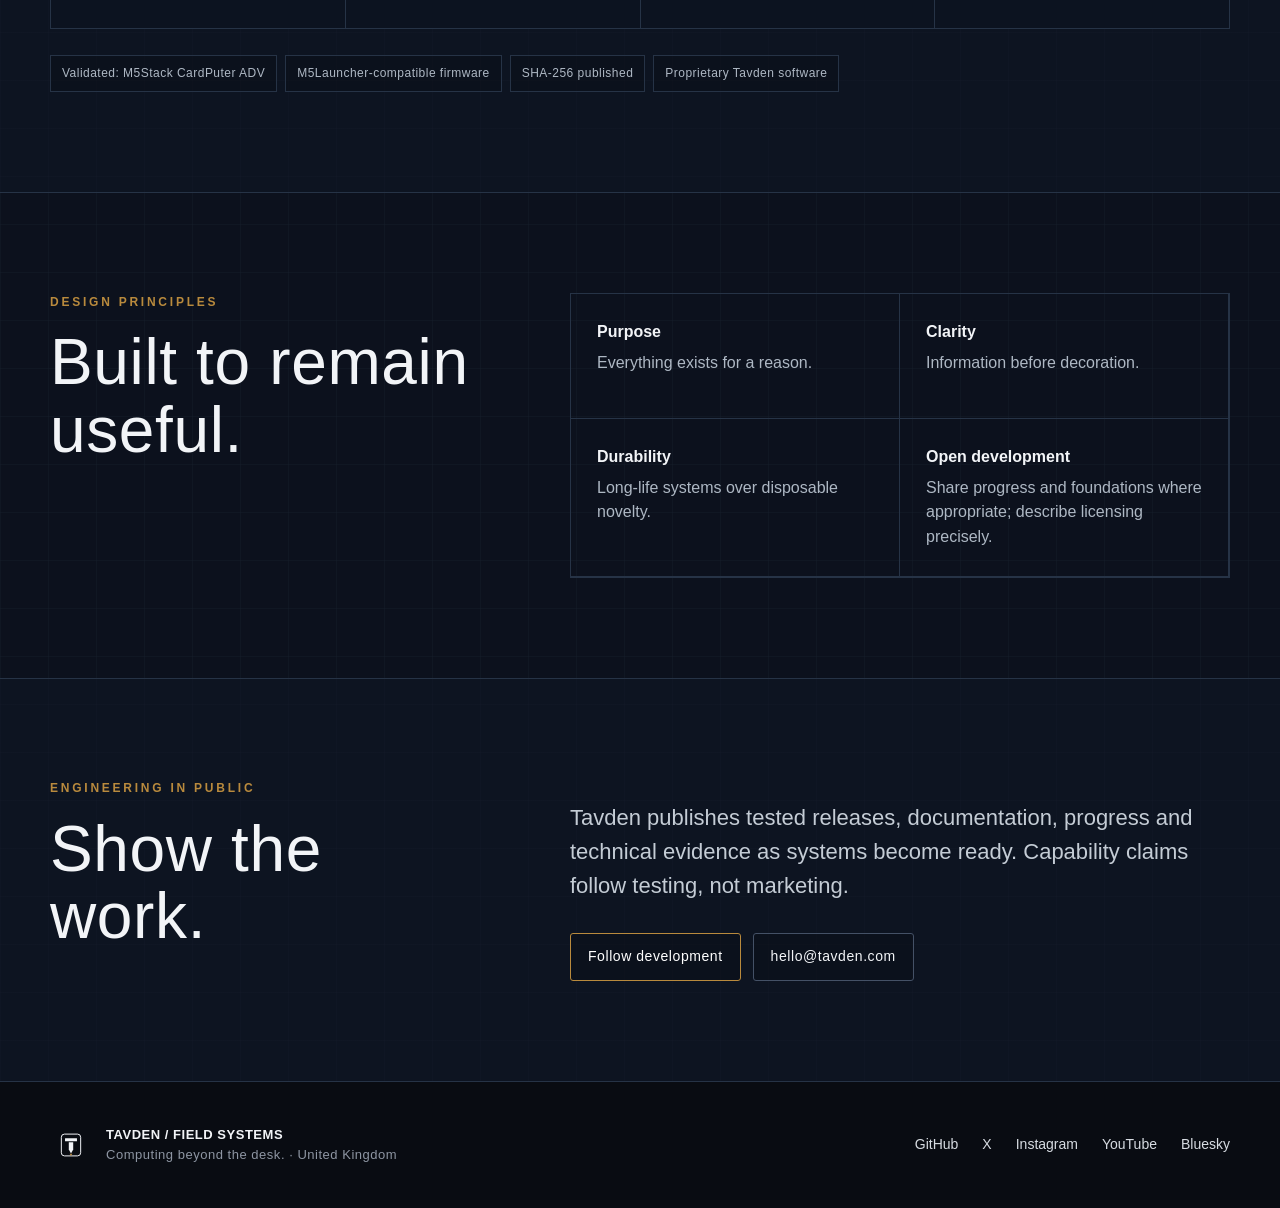
==== commit c77fdd0d: "Publish Tavden Field Suite v1.0.0 release status" ====
--- a/index.html
+++ b/index.html
@@ -4,7 +4,7 @@
   <meta charset="utf-8">
   <meta name="viewport" content="width=device-width,initial-scale=1">
   <title>Tavden - Field Systems</title>
-  <meta name="description" content="Tavden builds field computing systems, embedded tools and open platforms for computing beyond the desk.">
+  <meta name="description" content="Tavden builds field computing systems, embedded tools and technical platforms for computing beyond the desk.">
   <meta name="theme-color" content="#0E1421">
   <link rel="canonical" href="https://tavden.com/">
   <link rel="icon" href="/assets/favicon.svg" type="image/svg+xml">
@@ -16,7 +16,7 @@
   <meta property="og:image" content="https://tavden.com/assets/og-tavden-1200x630.png">
   <meta name="twitter:card" content="summary_large_image">
   <meta name="twitter:site" content="@TavdenHQ">
-  <script type="application/ld+json">{"@context":"https://schema.org","@type":"Organization","name":"Tavden","url":"https://tavden.com","email":"hello@tavden.com","founder":{"@type":"Person","name":"James Murphy"},"sameAs":["https://github.com/tavden","https://x.com/TavdenHQ","https://www.instagram.com/tavdenhq/","https://www.youtube.com/@TavdenHQ"]}</script>
+  <script type="application/ld+json">{"@context":"https://schema.org","@type":"Organization","name":"Tavden","url":"https://tavden.com","email":"hello@tavden.com","founder":{"@type":"Person","name":"James Murphy"},"sameAs":["https://github.com/tavden","https://x.com/TavdenHQ","https://www.instagram.com/tavdenhq/","https://www.youtube.com/@TavdenHQ","https://bsky.app/profile/tavden.com"]}</script>
 </head>
 <body>
 <a class="skip" href="#main">Skip to content</a>
@@ -28,33 +28,35 @@
 <section class="hero"><div class="wrap hero-grid"><div>
 <p class="kicker">TAVDEN / FIELD SYSTEMS</p>
 <h1>Computing beyond the desk.</h1>
-<p class="hero-copy">Tavden builds field computing systems, embedded tools and open platforms designed for practical work beyond the assumptions of the desk.</p>
-<div class="actions"><a class="btn primary" href="#field-suite">Current development</a><a class="btn" href="https://github.com/tavden">View GitHub</a></div>
+<p class="hero-copy">Tavden builds field computing systems, embedded tools and technical platforms designed for practical work beyond the assumptions of the desk.</p>
+<div class="actions"><a class="btn primary" href="#field-suite">Field Suite v1.0.0</a><a class="btn" href="https://github.com/tavden">View GitHub</a></div>
 </div><div class="hero-lock" aria-hidden="true"><img src="/assets/tavden-lockup-tagline.svg" alt=""></div></div></section>
 
 <section class="section" id="field-suite"><div class="wrap">
-<div class="section-head"><div><p class="kicker">CURRENT SYSTEM / IN DEVELOPMENT</p><h2>Tavden Field Suite</h2></div><div class="status"><span class="signal"></span><strong>v1.0.0</strong><small>CardPuter ADV · Packaging for M5Launcher</small></div></div>
-<p class="lede">Eight integrated field tools in one restrained interface. Public release follows final install validation of the exact M5Launcher artefact.</p>
+<div class="section-head"><div><p class="kicker">PUBLIC RELEASE / AVAILABLE NOW</p><h2>Tavden Field Suite</h2></div><div class="status"><span class="signal"></span><strong>v1.0.0</strong><small>CardPuter ADV · M5Launcher-compatible</small></div></div>
+<p class="lede">Eight integrated field tools in one restrained interface. Tavden Field Suite v1.0.0 is available now for the M5Stack CardPuter ADV from GitHub.</p>
+<div class="actions"><a class="btn primary" href="https://github.com/tavden/tavden-field-suite/releases/tag/v1.0.0">Download v1.0.0</a><a class="btn" href="https://github.com/tavden/tavden-field-suite">Release documentation</a></div>
 <div class="modules">
-<article><span>01</span><h3>Wi-Fi Scout</h3><p>Wireless environment observation and diagnostic tooling for authorised networks.</p></article>
-<article><span>02</span><h3>NetProbe</h3><p>Compact network diagnostics for controlled and field use.</p></article>
-<article><span>03</span><h3>BLE Surveyor</h3><p>Nearby Bluetooth visibility for observation, inventory and technical experimentation.</p></article>
-<article><span>04</span><h3>Field Notes</h3><p>Structured on-device notes for observations, checks and field records.</p></article>
-<article><span>05</span><h3>IR Toolkit</h3><p>Infrared utilities presented through the same consistent field interface.</p></article>
-<article><span>06</span><h3>Serial Terminal</h3><p>A portable terminal surface for serial-connected devices and development work.</p></article>
-<article><span>07</span><h3>Motion Guard</h3><p>Motion-aware utility built around available device capabilities.</p></article>
-<article><span>08</span><h3>System Menu</h3><p>Suite-level settings, status, diagnostics and device controls.</p></article>
+<article><span>01</span><h3>WiFi SCOUT</h3><p>Passive nearby Wi-Fi survey with channel/security details and CSV logging.</p></article>
+<article><span>02</span><h3>NETPROBE</h3><p>Local-network status, diagnostics, ping, host discovery and service checks.</p></article>
+<article><span>03</span><h3>BLE SURVEYOR</h3><p>Passive and active BLE survey with device metadata and CSV logging.</p></article>
+<article><span>04</span><h3>FIELD NOTES</h3><p>Keyboard-first notes stored on writable microSD storage.</p></article>
+<article><span>05</span><h3>IR TOOLKIT</h3><p>Infrared transmit tools with an SD-backed command library.</p></article>
+<article><span>06</span><h3>SERIAL TERMINAL</h3><p>Configurable UART terminal for external serial devices and development work.</p></article>
+<article><span>07</span><h3>MOTION GUARD</h3><p>IMU movement monitoring with selectable sensitivity.</p></article>
+<article><span>08</span><h3>SYSTEM</h3><p>Device status, storage, persistent settings, build information and controls.</p></article>
 </div>
+<div class="release-facts"><span>Validated: M5Stack CardPuter ADV</span><span>M5Launcher-compatible firmware</span><span>SHA-256 published</span><span>Proprietary Tavden software</span></div>
 </div></section>
 
 <section class="section split" id="principles"><div class="wrap two"><div><p class="kicker">DESIGN PRINCIPLES</p><h2>Built to remain useful.</h2></div><div class="principles">
 <div><strong>Purpose</strong><span>Everything exists for a reason.</span></div>
 <div><strong>Clarity</strong><span>Information before decoration.</span></div>
 <div><strong>Durability</strong><span>Long-life systems over disposable novelty.</span></div>
-<div><strong>Open development</strong><span>Inspectable foundations and room to experiment.</span></div>
+<div><strong>Open development</strong><span>Share progress and foundations where appropriate; describe licensing precisely.</span></div>
 </div></div></section>
 
-<section class="section" id="development"><div class="wrap two"><div><p class="kicker">ENGINEERING IN PUBLIC</p><h2>Show the work.</h2></div><div><p class="lede">Tavden publishes progress, release artefacts and source as systems become ready. Capability claims follow testing, not marketing.</p><div class="actions"><a class="btn primary" href="https://github.com/tavden">Follow development</a><a class="btn" href="mailto:hello@tavden.com">hello@tavden.com</a></div></div></div></section>
+<section class="section" id="development"><div class="wrap two"><div><p class="kicker">ENGINEERING IN PUBLIC</p><h2>Show the work.</h2></div><div><p class="lede">Tavden publishes tested releases, documentation, progress and technical evidence as systems become ready. Capability claims follow testing, not marketing.</p><div class="actions"><a class="btn primary" href="https://github.com/tavden">Follow development</a><a class="btn" href="mailto:hello@tavden.com">hello@tavden.com</a></div></div></div></section>
 </main>
-<footer><div class="wrap footer-grid"><div><img src="/assets/tavden-mark.svg" alt="Tavden mark"><p><strong>TAVDEN / FIELD SYSTEMS</strong><br><span>Computing beyond the desk. · United Kingdom</span></p></div><nav aria-label="Social links"><a href="https://github.com/tavden">GitHub</a><a href="https://x.com/TavdenHQ">X</a><a href="https://www.instagram.com/tavdenhq/">Instagram</a><a href="https://www.youtube.com/@TavdenHQ">YouTube</a></nav></div></footer>
-</body></html>+<footer><div class="wrap footer-grid"><div><img src="/assets/tavden-mark.svg" alt="Tavden mark"><p><strong>TAVDEN / FIELD SYSTEMS</strong><br><span>Computing beyond the desk. · United Kingdom</span></p></div><nav aria-label="Social links"><a href="https://github.com/tavden">GitHub</a><a href="https://x.com/TavdenHQ">X</a><a href="https://www.instagram.com/tavdenhq/">Instagram</a><a href="https://www.youtube.com/@TavdenHQ">YouTube</a><a href="https://bsky.app/profile/tavden.com">Bluesky</a></nav></div></footer>
+</body></html>
--- a/css/site.css
+++ b/css/site.css
@@ -1 +1 @@
-:root{--obsidian:#090C12;--midnight:#0E1421;--blueprint:#132440;--line:#263346;--mist:#F2F4F7;--steel:#8E96A3;--gold:#B98A3D;--brass:#CDA15A;--max:1180px}*{box-sizing:border-box}html{scroll-behavior:smooth}body{margin:0;background:var(--midnight);color:var(--mist);font-family:Arial,Helvetica,system-ui,sans-serif;line-height:1.55;background-image:linear-gradient(rgba(38,51,70,.22) 1px,transparent 1px),linear-gradient(90deg,rgba(38,51,70,.22) 1px,transparent 1px);background-size:48px 48px}a{color:inherit}.skip{position:absolute;left:-9999px}.skip:focus{left:16px;top:16px;background:var(--mist);color:var(--obsidian);padding:8px 12px;z-index:999}.wrap{width:min(calc(100% - 40px),var(--max));margin:auto}.site-header{position:sticky;top:0;z-index:50;background:rgba(9,12,18,.90);backdrop-filter:blur(16px);border-bottom:1px solid var(--line)}.nav{height:72px;display:flex;align-items:center;justify-content:space-between;gap:24px}.brand{display:flex;align-items:center;gap:10px;text-decoration:none;font-weight:700;letter-spacing:.06em;font-size:14px}.brand img{width:32px;height:32px}.brand b{font-weight:400;color:var(--gold)}nav{display:flex;gap:24px}nav a{text-decoration:none;color:#d7dce2;font-size:14px}nav a:hover,nav a:focus{color:var(--gold)}.hero{min-height:78vh;display:grid;align-items:center;position:relative;overflow:hidden;border-bottom:1px solid var(--line)}.hero:before{content:"";position:absolute;inset:0;background:radial-gradient(circle at 72% 45%,rgba(19,36,64,.72),transparent 38%),radial-gradient(circle at 72% 45%,transparent 0 180px,rgba(185,138,61,.10) 181px 182px,transparent 183px 300px,rgba(142,150,163,.08) 301px 302px,transparent 303px)}.hero-grid{display:grid;grid-template-columns:1.05fr .95fr;gap:70px;align-items:center;position:relative}.kicker{color:var(--gold);letter-spacing:.23em;font-size:12px;font-weight:700;margin:0 0 18px}h1,h2{font-weight:400;letter-spacing:.01em;margin:0}h1{font-size:clamp(54px,7vw,94px);line-height:.98;max-width:820px}h2{font-size:clamp(40px,5vw,66px);line-height:1.05}.hero-copy,.lede{font-size:clamp(18px,2vw,22px);color:#c4ccd5;max-width:720px}.actions{display:flex;gap:12px;flex-wrap:wrap;margin-top:30px}.btn{border:1px solid #445166;border-radius:3px;padding:12px 17px;text-decoration:none;font-size:14px;letter-spacing:.04em;background:rgba(9,12,18,.35)}.btn.primary{border-color:var(--gold);color:#fff}.btn:hover{background:#172238}.hero-lock img{width:100%;max-width:520px;display:block;margin:auto;opacity:.97}.section{padding:100px 0;border-bottom:1px solid var(--line);background:rgba(9,12,18,.28)}.section:nth-child(even){background:rgba(14,20,33,.62)}.section-head{display:flex;align-items:end;justify-content:space-between;gap:30px}.status{min-width:280px;padding:15px 17px;border:1px solid var(--line);display:grid;grid-template-columns:16px auto;grid-template-rows:auto auto;column-gap:10px}.status .signal{width:8px;height:8px;background:var(--gold);border-radius:50%;align-self:center}.status strong{font-size:18px;letter-spacing:.08em}.status small{grid-column:2;color:#aab3be}.modules{display:grid;grid-template-columns:repeat(4,1fr);gap:1px;background:var(--line);border:1px solid var(--line);margin-top:45px}.modules article{background:#0c1320;padding:28px;min-height:210px}.modules span{color:var(--gold);font-size:12px;letter-spacing:.15em}.modules h3{font-size:19px;margin:34px 0 8px;font-weight:600}.modules p{margin:0;color:#aeb8c4;font-size:14px}.two{display:grid;grid-template-columns:.8fr 1.2fr;gap:80px;align-items:start}.principles{display:grid;grid-template-columns:1fr 1fr;border:1px solid var(--line)}.principles div{padding:26px;border-right:1px solid var(--line);border-bottom:1px solid var(--line);min-height:125px}.principles strong{display:block;font-size:16px;margin-bottom:6px}.principles span{color:#aeb8c4}footer{padding:42px 0;background:var(--obsidian)}.footer-grid{display:flex;justify-content:space-between;align-items:center;gap:30px}.footer-grid>div{display:flex;gap:14px;align-items:center}.footer-grid img{width:42px}footer p{margin:0;font-size:13px;letter-spacing:.04em}footer span{color:#8e96a3}@media(max-width:900px){.nav nav{display:none}.hero{min-height:auto;padding:110px 0 80px}.hero-grid,.two{grid-template-columns:1fr;gap:50px}.hero-lock{order:-1;max-width:420px}.section-head{align-items:start;flex-direction:column}.modules{grid-template-columns:1fr 1fr}.footer-grid{align-items:flex-start;flex-direction:column}}@media(max-width:560px){.wrap{width:min(calc(100% - 28px),var(--max))}h1{font-size:52px}.section{padding:72px 0}.modules,.principles{grid-template-columns:1fr}.modules article{min-height:auto}footer nav{flex-wrap:wrap;gap:14px}}@media(prefers-reduced-motion:reduce){html{scroll-behavior:auto}}+:root{--obsidian:#090C12;--midnight:#0E1421;--blueprint:#132440;--line:#263346;--mist:#F2F4F7;--steel:#8E96A3;--gold:#B98A3D;--brass:#CDA15A;--max:1180px}*{box-sizing:border-box}html{scroll-behavior:smooth}body{margin:0;background:var(--midnight);color:var(--mist);font-family:Arial,Helvetica,system-ui,sans-serif;line-height:1.55;background-image:linear-gradient(rgba(38,51,70,.22) 1px,transparent 1px),linear-gradient(90deg,rgba(38,51,70,.22) 1px,transparent 1px);background-size:48px 48px}a{color:inherit}.skip{position:absolute;left:-9999px}.skip:focus{left:16px;top:16px;background:var(--mist);color:var(--obsidian);padding:8px 12px;z-index:999}.wrap{width:min(calc(100% - 40px),var(--max));margin:auto}.site-header{position:sticky;top:0;z-index:50;background:rgba(9,12,18,.90);backdrop-filter:blur(16px);border-bottom:1px solid var(--line)}.nav{height:72px;display:flex;align-items:center;justify-content:space-between;gap:24px}.brand{display:flex;align-items:center;gap:10px;text-decoration:none;font-weight:700;letter-spacing:.06em;font-size:14px}.brand img{width:32px;height:32px}.brand b{font-weight:400;color:var(--gold)}nav{display:flex;gap:24px}nav a{text-decoration:none;color:#d7dce2;font-size:14px}nav a:hover,nav a:focus{color:var(--gold)}.hero{min-height:78vh;display:grid;align-items:center;position:relative;overflow:hidden;border-bottom:1px solid var(--line)}.hero:before{content:"";position:absolute;inset:0;background:radial-gradient(circle at 72% 45%,rgba(19,36,64,.72),transparent 38%),radial-gradient(circle at 72% 45%,transparent 0 180px,rgba(185,138,61,.10) 181px 182px,transparent 183px 300px,rgba(142,150,163,.08) 301px 302px,transparent 303px)}.hero-grid{display:grid;grid-template-columns:1.05fr .95fr;gap:70px;align-items:center;position:relative}.kicker{color:var(--gold);letter-spacing:.23em;font-size:12px;font-weight:700;margin:0 0 18px}h1,h2{font-weight:400;letter-spacing:.01em;margin:0}h1{font-size:clamp(54px,7vw,94px);line-height:.98;max-width:820px}h2{font-size:clamp(40px,5vw,66px);line-height:1.05}.hero-copy,.lede{font-size:clamp(18px,2vw,22px);color:#c4ccd5;max-width:720px}.actions{display:flex;gap:12px;flex-wrap:wrap;margin-top:30px}.btn{border:1px solid #445166;border-radius:3px;padding:12px 17px;text-decoration:none;font-size:14px;letter-spacing:.04em;background:rgba(9,12,18,.35)}.btn.primary{border-color:var(--gold);color:#fff}.btn:hover{background:#172238}.hero-lock img{width:100%;max-width:520px;display:block;margin:auto;opacity:.97}.section{padding:100px 0;border-bottom:1px solid var(--line);background:rgba(9,12,18,.28)}.section:nth-child(even){background:rgba(14,20,33,.62)}.section-head{display:flex;align-items:end;justify-content:space-between;gap:30px}.status{min-width:280px;padding:15px 17px;border:1px solid var(--line);display:grid;grid-template-columns:16px auto;grid-template-rows:auto auto;column-gap:10px}.status .signal{width:8px;height:8px;background:var(--gold);border-radius:50%;align-self:center}.status strong{font-size:18px;letter-spacing:.08em}.status small{grid-column:2;color:#aab3be}.modules{display:grid;grid-template-columns:repeat(4,1fr);gap:1px;background:var(--line);border:1px solid var(--line);margin-top:45px}.modules article{background:#0c1320;padding:28px;min-height:210px}.modules span{color:var(--gold);font-size:12px;letter-spacing:.15em}.modules h3{font-size:19px;margin:34px 0 8px;font-weight:600}.modules p{margin:0;color:#aeb8c4;font-size:14px}.two{display:grid;grid-template-columns:.8fr 1.2fr;gap:80px;align-items:start}.principles{display:grid;grid-template-columns:1fr 1fr;border:1px solid var(--line)}.principles div{padding:26px;border-right:1px solid var(--line);border-bottom:1px solid var(--line);min-height:125px}.principles strong{display:block;font-size:16px;margin-bottom:6px}.principles span{color:#aeb8c4}footer{padding:42px 0;background:var(--obsidian)}.footer-grid{display:flex;justify-content:space-between;align-items:center;gap:30px}.footer-grid>div{display:flex;gap:14px;align-items:center}.footer-grid img{width:42px}footer p{margin:0;font-size:13px;letter-spacing:.04em}footer span{color:#8e96a3}@media(max-width:900px){.nav nav{display:none}.hero{min-height:auto;padding:110px 0 80px}.hero-grid,.two{grid-template-columns:1fr;gap:50px}.hero-lock{order:-1;max-width:420px}.section-head{align-items:start;flex-direction:column}.modules{grid-template-columns:1fr 1fr}.footer-grid{align-items:flex-start;flex-direction:column}}@media(max-width:560px){.wrap{width:min(calc(100% - 28px),var(--max))}h1{font-size:52px}.section{padding:72px 0}.modules,.principles{grid-template-columns:1fr}.modules article{min-height:auto}footer nav{flex-wrap:wrap;gap:14px}}@media(prefers-reduced-motion:reduce){html{scroll-behavior:auto}}.release-facts{display:flex;flex-wrap:wrap;gap:8px;margin-top:26px}.release-facts span{border:1px solid var(--line);padding:8px 11px;color:#aeb8c4;font-size:12px;letter-spacing:.04em;background:rgba(9,12,18,.35)}
